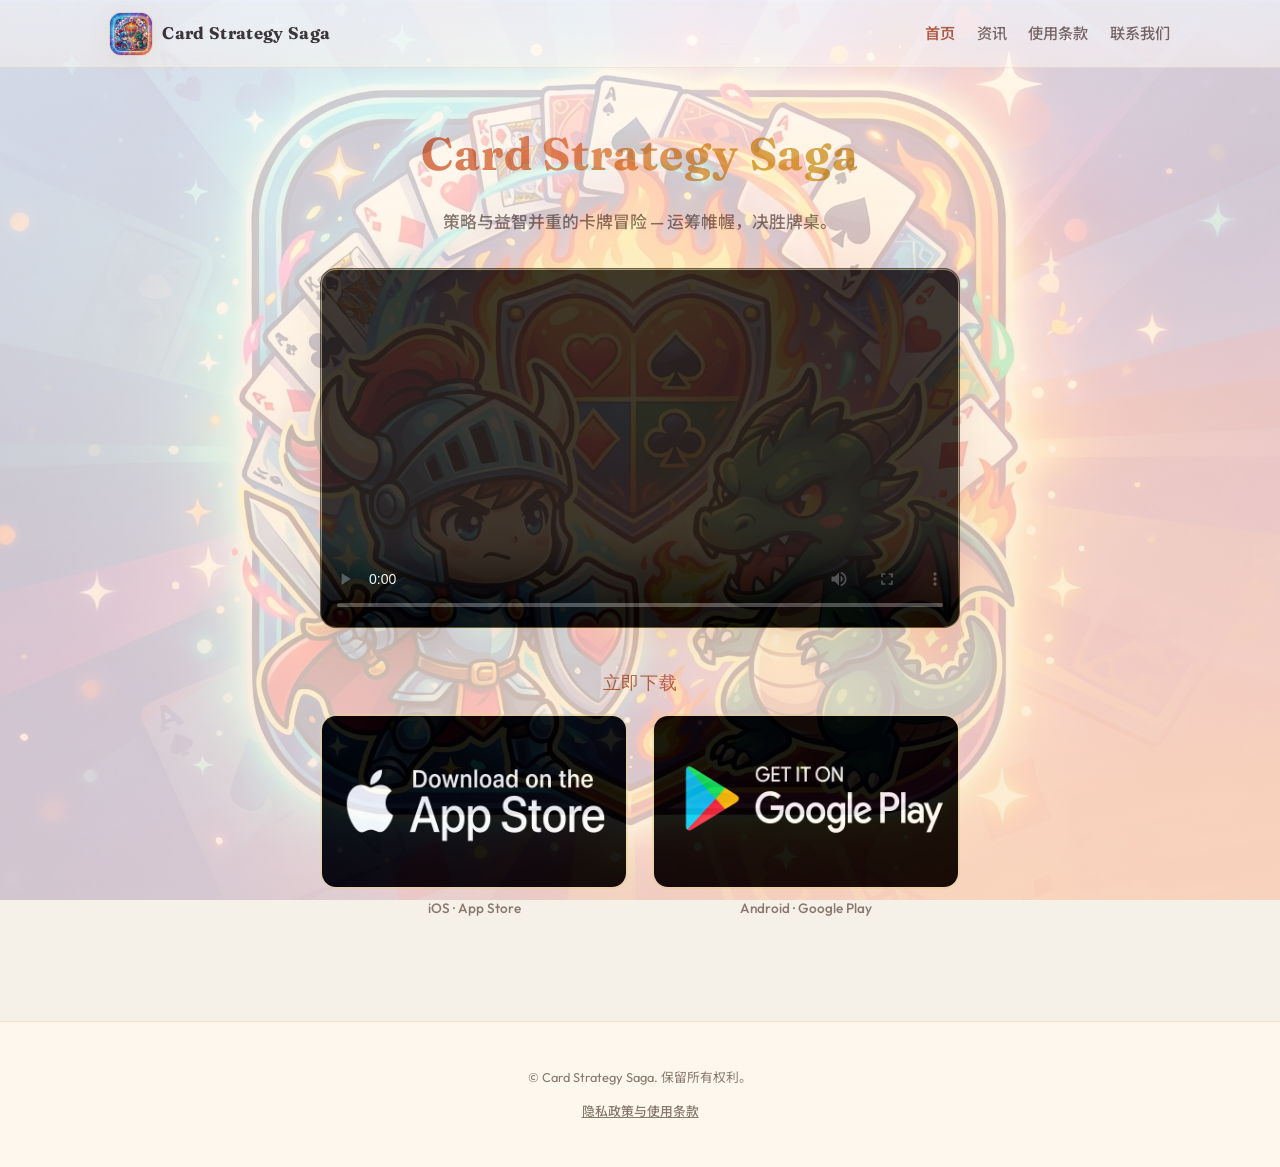
==== index.html @ 87278341 "Update index.html" ====
<!DOCTYPE html>
<html lang="zh-CN">
  <head>
    <meta charset="UTF-8" />
    <meta name="viewport" content="width=device-width, initial-scale=1" />
    <title>Card Strategy Saga — 首页</title>
    <link rel="preconnect" href="https://fonts.googleapis.com" />
    <link rel="preconnect" href="https://fonts.gstatic.com" crossorigin />
    <link
      href="https://fonts.googleapis.com/css2?family=Fraunces:opsz,wght@9..144,600;700&family=Outfit:wght@400;500;600;700&family=Noto+Sans+SC:wght@400;500;600&display=swap"
      rel="stylesheet"
    />
    <link rel="stylesheet" href="css/style.css" />
    <!-- 背景图文件名：images/bg-home.jpg（可改为 png/webp，需同步修改下方 url） -->
    <style>
      body.page-home {
        background-image: url("images/bg-home.jpg");
        opacity: 0.9;
      }
    </style>
  </head>
  <body class="page-shell page-home">
    <header class="site-header">
      <nav class="nav-inner" aria-label="主导航">
        <a class="brand" href="index.html">
          <img
            class="brand-logo"
            src="images/logo.png"
            alt="Card Strategy Saga"
            width="42"
            height="42"
          />
          <span>Card Strategy Saga</span>
        </a>
        <ul class="nav-links">
          <li><a href="index.html" aria-current="page">首页</a></li>
          <li><a href="news.html">资讯</a></li>
          <li><a href="terms.html">使用条款</a></li>
          <li><a href="contact.html">联系我们</a></li>
        </ul>
      </nav>
    </header>

    <main>
      <section class="hero">
        <h1>Card Strategy Saga</h1>
        <p class="hero-tagline">策略与益智并重的卡牌冒险 — 运筹帷幄，决胜牌桌。</p>

        <!--
          视频资源说明（请放入 web/images/ 或改为你的 CDN 绝对地址）：
          - 主视频文件名称：hero-main.mp4（可上传多个版本时自行命名为 hero-main-2.mp4 等，并改下方 src）
          - 可选封面图：video-poster.jpg（视频加载前显示）
        -->
        <div class="video-wrap" id="heroVideoWrap">
          <video
            id="heroVideo"
            controls
            playsinline
            poster="images/video-poster.jpg"
            preload="metadata"
          >
            <source src="images/hero-main.mp4" type="video/mp4" />
            您的浏览器不支持视频播放。
          </video>
          <div class="video-placeholder">
            请将宣传视频放到 <code>images/hero-main.mp4</code>，或修改上方
            <code>&lt;source&gt;</code> 的地址。
          </div>
        </div>

        <p class="section-label">立即下载</p>
        <div class="store-row">
          <!-- 图片文件名：download-ios.png — 点击跳转下载页 -->
          <div>
            <a class="store-link" href="download.html#ios" title="前往 iOS 下载">
              <img
                src="images/download-ios.png"
                alt="App Store 下载 Card Strategy Saga"
                width="320"
                height="120"
              />
            </a>
            <p class="store-caption">iOS · App Store</p>
          </div>
          <!-- 图片文件名：download-android.png — 点击跳转下载页 -->
          <div>
            <a class="store-link" href="download.html#android" title="前往 Android 下载">
              <img
                src="images/download-android.png"
                alt="Google Play 下载 Card Strategy Saga"
                width="320"
                height="120"
              />
            </a>
            <p class="store-caption">Android · Google Play</p>
          </div>
        </div>
      </section>
    </main>

    <footer class="site-footer">
      <p>© Card Strategy Saga. 保留所有权利。</p>
      <p><a href="terms.html">隐私政策与使用条款</a></p>
    </footer>

    <script>
      (function () {
        var v = document.getElementById("heroVideo");
        var wrap = document.getElementById("heroVideoWrap");
        if (!v || !wrap) return;
        v.addEventListener("error", function () {
          wrap.classList.add("no-src");
        });
        if (!v.querySelector("source").getAttribute("src")) wrap.classList.add("no-src");
      })();
    </script>
  </body>
</html>
---- css/style.css ----
/* Card Strategy Saga — 暖色现代卡牌风（字体在 HTML 中加载） */

:root {
  --bg-deep: #f5f0e8;
  --bg-card: rgba(255, 255, 255, 0.78);
  --bg-card-solid: #fffdf9;
  --accent-amber: #d4a03a;
  --accent-amber-bright: #e8b84a;
  --accent-coral: #e07c4c;
  --accent-rust: #b85c3c;
  --text-primary: #3d2e28;
  --text-muted: #7d6a5f;
  --border-subtle: rgba(212, 160, 58, 0.35);
  --shadow-soft: 0 4px 24px rgba(180, 100, 60, 0.1);
  --shadow-lift: 0 12px 40px rgba(120, 72, 48, 0.12);
  --font-display: "Fraunces", "Noto Serif SC", Georgia, serif;
  --font-body: "Outfit", "Noto Sans SC", system-ui, sans-serif;
  --radius: 16px;
  --nav-h: 68px;
}

*,
*::before,
*::after {
  box-sizing: border-box;
}

html {
  scroll-behavior: smooth;
}

body {
  margin: 0;
  min-height: 100vh;
  display: flex;
  flex-direction: column;
  font-family: var(--font-body);
  color: var(--text-primary);
  background-color: var(--bg-deep);
  line-height: 1.65;
}

/* 页面背景：由 body.page-xxx 的 background-image 覆盖 */
body.page-shell {
  background-size: cover;
  background-position: center;
  background-attachment: fixed;
  background-repeat: no-repeat;
}

body.page-shell::before {
  content: "";
  position: fixed;
  inset: 0;
  background: linear-gradient(
    168deg,
    rgba(255, 252, 247, 0.91) 0%,
    rgba(255, 238, 220, 0.86) 42%,
    rgba(250, 232, 216, 0.92) 100%
  );
  pointer-events: none;
  z-index: 0;
}

body.page-shell > * {
  position: relative;
  z-index: 1;
}

/* 导航 */
.site-header {
  position: sticky;
  top: 0;
  z-index: 100;
  height: var(--nav-h);
  background: linear-gradient(
    180deg,
    rgba(255, 253, 249, 0.97) 0%,
    rgba(255, 248, 240, 0.9) 100%
  );
  border-bottom: 1px solid rgba(212, 160, 58, 0.22);
  backdrop-filter: blur(14px);
  box-shadow: 0 1px 0 rgba(255, 255, 255, 0.8) inset;
}

.nav-inner {
  max-width: 1100px;
  margin: 0 auto;
  padding: 0 1.25rem;
  height: 100%;
  display: flex;
  align-items: center;
  justify-content: space-between;
  gap: 1rem;
}

.brand {
  display: flex;
  align-items: center;
  gap: 0.65rem;
  text-decoration: none;
  color: var(--text-primary);
  font-family: var(--font-display);
  font-weight: 700;
  font-size: 1.05rem;
  letter-spacing: 0.02em;
}

/* 导航 Logo：替换 web/images/logo.png（或同名 .webp / .svg，需改各页 img 的 src） */
.brand-logo {
  width: 42px;
  height: 42px;
  border-radius: 11px;
  object-fit: contain;
  display: block;
  flex-shrink: 0;
  box-shadow: var(--shadow-soft), 0 0 0 1px rgba(212, 160, 58, 0.2);
  background: rgba(255, 253, 249, 0.6);
}

.nav-links {
  display: flex;
  flex-wrap: wrap;
  gap: 0.35rem 1.35rem;
  list-style: none;
  margin: 0;
  padding: 0;
}

.nav-links a {
  color: var(--text-muted);
  text-decoration: none;
  font-size: 0.95rem;
  font-weight: 500;
  transition: color 0.2s, transform 0.2s;
}

.nav-links a:hover,
.nav-links a[aria-current="page"] {
  color: var(--accent-rust);
}

.nav-links a[aria-current="page"] {
  font-weight: 600;
}

/* 主内容区 */
main {
  max-width: 1100px;
  margin: 0 auto;
  padding: 2rem 1.25rem 3.5rem;
  flex: 1;
}

.page-title {
  font-family: var(--font-display);
  font-size: clamp(1.75rem, 4vw, 2.35rem);
  font-weight: 700;
  letter-spacing: 0.02em;
  margin: 0 0 0.5rem;
  color: var(--accent-rust);
}

.page-sub {
  color: var(--text-muted);
  margin: 0 0 2rem;
  font-size: 0.95rem;
}

.card-panel {
  background: var(--bg-card);
  border: 1px solid rgba(224, 124, 76, 0.2);
  border-radius: var(--radius);
  padding: 1.5rem 1.75rem;
  box-shadow: var(--shadow-soft);
  backdrop-filter: blur(8px);
}

/* 首页英雄区 */
.hero {
  text-align: center;
  padding: 1rem 0 2rem;
}

.hero h1 {
  font-family: var(--font-display);
  font-size: clamp(2rem, 5vw, 2.85rem);
  margin: 0 0 0.5rem;
  letter-spacing: 0.02em;
  background: linear-gradient(
    105deg,
    #c45c3c 0%,
    var(--accent-coral) 35%,
    var(--accent-amber) 75%,
    #c9782d 100%
  );
  -webkit-background-clip: text;
  background-clip: text;
  color: transparent;
}

.hero-tagline {
  color: var(--text-muted);
  font-size: 1.05rem;
  margin-bottom: 2rem;
  font-weight: 500;
}

.video-wrap {
  position: relative;
  border-radius: var(--radius);
  overflow: hidden;
  border: 1px solid rgba(212, 160, 58, 0.35);
  background: #2a221c;
  aspect-ratio: 16 / 9;
  max-height: 70vh;
  margin: 0 auto 2.5rem;
  box-shadow: var(--shadow-lift), 0 0 0 1px rgba(255, 255, 255, 0.5) inset;
}

.video-wrap video {
  width: 100%;
  height: 100%;
  object-fit: contain;
  vertical-align: middle;
  display: block;
}

.video-placeholder {
  display: none;
  align-items: center;
  justify-content: center;
  min-height: 200px;
  color: rgba(255, 248, 240, 0.75);
  font-size: 0.9rem;
}

.video-wrap.no-src .video-placeholder {
  display: flex;
}

.video-wrap.no-src video {
  display: none;
}

.section-label {
  font-family: var(--font-display);
  font-size: 1.15rem;
  color: var(--accent-rust);
  margin: 0 0 1rem;
  letter-spacing: 0.04em;
}

.store-row {
  display: grid;
  grid-template-columns: repeat(auto-fit, minmax(240px, 1fr));
  gap: 1.5rem;
  max-width: 640px;
  margin: 0 auto;
}

.store-link {
  display: block;
  border-radius: var(--radius);
  overflow: hidden;
  border: 2px solid rgba(212, 160, 58, 0.35);
  transition: transform 0.22s ease, box-shadow 0.22s ease, border-color 0.22s ease;
  text-decoration: none;
  line-height: 0;
  background: var(--bg-card-solid);
}

.store-link:hover {
  transform: translateY(-5px);
  border-color: var(--accent-amber);
  box-shadow: var(--shadow-lift);
}

.store-link img {
  width: 100%;
  height: auto;
  display: block;
  object-fit: cover;
}

.store-caption {
  text-align: center;
  margin-top: 0.5rem;
  font-size: 0.85rem;
  color: var(--text-muted);
  font-weight: 500;
}

/* 资讯卡片 */
.news-grid {
  display: grid;
  gap: 1.75rem;
}

.news-item {
  display: grid;
  grid-template-columns: minmax(0, 280px) 1fr;
  gap: 1.5rem;
  align-items: start;
  background: var(--bg-card);
  border: 1px solid rgba(224, 124, 76, 0.22);
  border-radius: var(--radius);
  padding: 1.35rem;
  overflow: hidden;
  box-shadow: var(--shadow-soft);
  backdrop-filter: blur(8px);
}

@media (max-width: 720px) {
  .news-item {
    grid-template-columns: 1fr;
  }
}

.news-item img {
  width: 100%;
  height: auto;
  border-radius: 12px;
  object-fit: cover;
  aspect-ratio: 16 / 10;
  box-shadow: 0 4px 16px rgba(120, 72, 48, 0.12);
}

.news-item h2 {
  font-family: var(--font-display);
  font-size: 1.28rem;
  margin: 0 0 0.5rem;
  color: var(--accent-rust);
}

.news-meta {
  font-size: 0.8rem;
  color: var(--text-muted);
  margin-bottom: 0.75rem;
  font-weight: 500;
}

.news-item p {
  margin: 0;
  color: var(--text-primary);
  font-size: 0.95rem;
}

/* 联系页 */
.contact-grid {
  display: grid;
  gap: 1rem;
  margin-bottom: 2.5rem;
}

.contact-row {
  display: flex;
  flex-wrap: wrap;
  align-items: center;
  gap: 0.75rem 1.25rem;
  padding: 0.9rem 1.1rem;
  background: rgba(255, 252, 247, 0.65);
  border-radius: 12px;
  border: 1px solid rgba(212, 160, 58, 0.25);
}

.contact-row strong {
  min-width: 7rem;
  color: var(--accent-rust);
  font-size: 0.9rem;
}

.contact-row a {
  color: #b85c3c;
  word-break: break-all;
  font-weight: 500;
}

.contact-row a:hover {
  color: var(--accent-coral);
}

/* FAQ */
.faq-list {
  display: flex;
  flex-direction: column;
  gap: 0.65rem;
}

.faq-item {
  border: 1px solid rgba(212, 160, 58, 0.28);
  border-radius: 12px;
  background: rgba(255, 252, 247, 0.55);
  overflow: hidden;
}

.faq-q {
  width: 100%;
  text-align: left;
  padding: 1rem 1.1rem;
  font-family: var(--font-body);
  font-size: 1rem;
  font-weight: 500;
  color: var(--text-primary);
  background: transparent;
  border: none;
  cursor: pointer;
  display: flex;
  justify-content: space-between;
  align-items: center;
  gap: 0.75rem;
  transition: background 0.2s;
}

.faq-q:hover {
  background: rgba(255, 230, 200, 0.45);
}

.faq-q::after {
  content: "+";
  color: var(--accent-rust);
  font-size: 1.25rem;
  font-weight: 400;
  flex-shrink: 0;
}

.faq-item.is-open .faq-q::after {
  content: "−";
}

.faq-a {
  display: none;
  padding: 0 1.1rem 1rem;
  color: var(--text-muted);
  font-size: 0.92rem;
  border-top: 1px solid rgba(212, 160, 58, 0.2);
}

.faq-item.is-open .faq-a {
  display: block;
}

/* 条款正文 */
.legal-content {
  font-size: 0.95rem;
  color: var(--text-muted);
}

.legal-content h2 {
  font-family: var(--font-display);
  font-size: 1.2rem;
  color: var(--accent-rust);
  margin: 1.75rem 0 0.65rem;
}

.legal-content h2:first-child {
  margin-top: 0;
}

.legal-content p {
  margin: 0 0 0.85rem;
}

.legal-content ul {
  margin: 0 0 0.85rem;
  padding-left: 1.25rem;
}

/* 下载页 */
.download-hero {
  text-align: center;
  margin-bottom: 2rem;
}

.download-buttons {
  display: flex;
  flex-wrap: wrap;
  gap: 1rem;
  justify-content: center;
}

.btn-store {
  display: inline-flex;
  align-items: center;
  justify-content: center;
  padding: 0.88rem 1.85rem;
  border-radius: 999px;
  text-decoration: none;
  font-weight: 600;
  font-size: 0.95rem;
  border: 2px solid transparent;
  color: #fffdf9;
  background: linear-gradient(
    165deg,
    var(--accent-coral) 0%,
    var(--accent-rust) 50%,
    #9a4a32 100%
  );
  box-shadow: 0 6px 20px rgba(184, 92, 60, 0.35);
  transition: transform 0.2s ease, box-shadow 0.2s ease;
}

.btn-store:hover {
  transform: translateY(-2px) scale(1.02);
  box-shadow: 0 10px 28px rgba(184, 92, 60, 0.42);
}

.btn-store.secondary {
  background: transparent;
  color: var(--accent-rust);
  border-color: rgba(212, 160, 58, 0.55);
  box-shadow: none;
}

.btn-store.secondary:hover {
  background: rgba(255, 230, 200, 0.55);
  box-shadow: var(--shadow-soft);
}

/* 页脚 */
.site-footer {
  margin-top: auto;
  padding: 2rem 1.25rem;
  text-align: center;
  font-size: 0.8rem;
  color: var(--text-muted);
  border-top: 1px solid rgba(212, 160, 58, 0.22);
  background: rgba(255, 248, 238, 0.85);
  backdrop-filter: blur(8px);
}

.site-footer a {
  color: var(--text-muted);
  font-weight: 500;
}

.site-footer a:hover {
  color: var(--accent-rust);
}
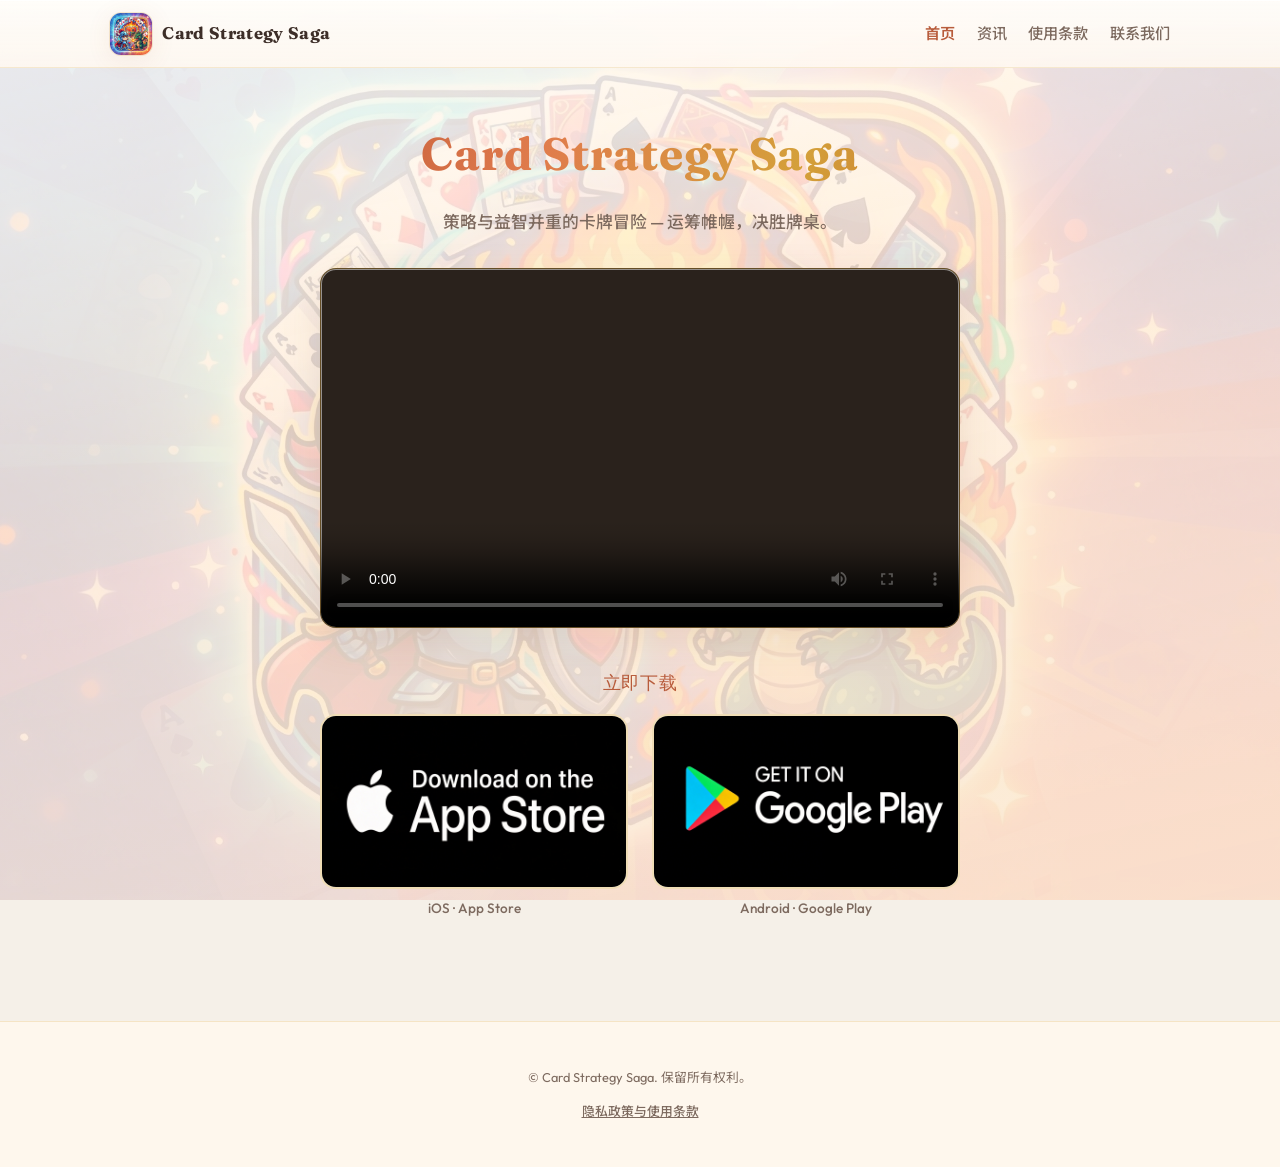
==== commit bdcf861e: "Update index.html" ====
--- a/index.html
+++ b/index.html
@@ -15,7 +15,7 @@
     <style>
       body.page-home {
         background-image: url("images/bg-home.jpg");
-        opacity: 0.9;
+        <!-- 透明度 opacity: 0.9; -->
       }
     </style>
   </head>
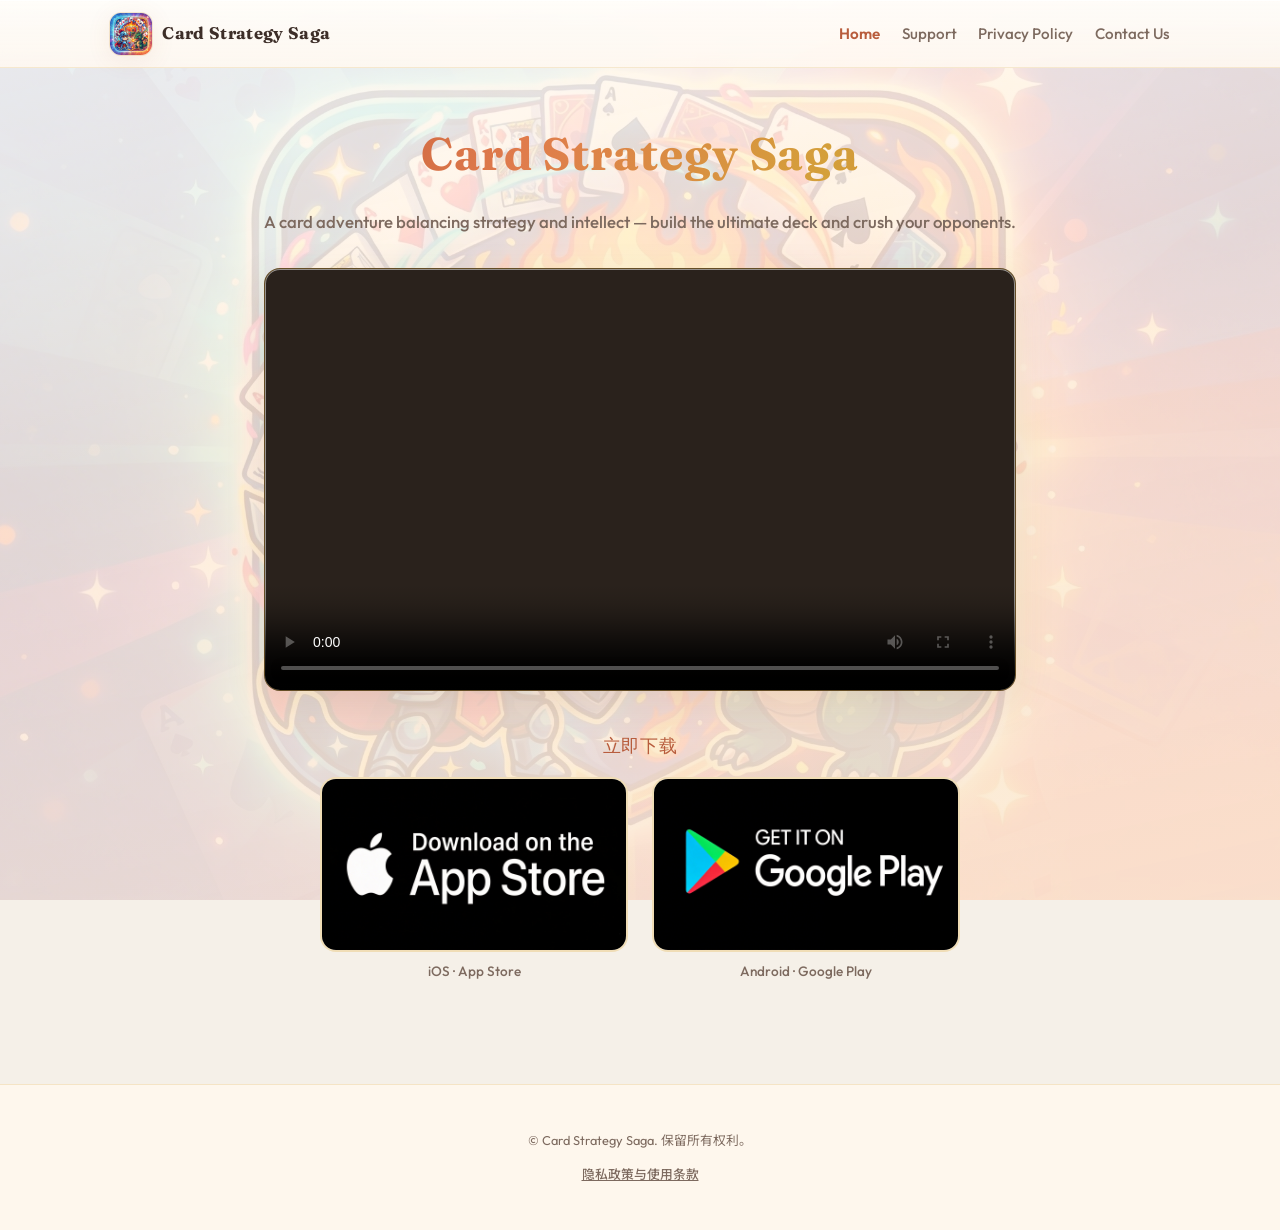
==== commit 720424bc: "Update index.html" ====
--- a/index.html
+++ b/index.html
@@ -33,10 +33,10 @@
           <span>Card Strategy Saga</span>
         </a>
         <ul class="nav-links">
-          <li><a href="index.html" aria-current="page">首页</a></li>
-          <li><a href="news.html">资讯</a></li>
-          <li><a href="terms.html">使用条款</a></li>
-          <li><a href="contact.html">联系我们</a></li>
+          <li><a href="index.html" aria-current="page">Home</a></li>
+          <li><a href="news.html">Support</a></li>
+          <li><a href="terms.html">Privacy Policy</a></li>
+          <li><a href="contact.html">Contact Us</a></li>
         </ul>
       </nav>
     </header>
@@ -44,7 +44,7 @@
     <main>
       <section class="hero">
         <h1>Card Strategy Saga</h1>
-        <p class="hero-tagline">策略与益智并重的卡牌冒险 — 运筹帷幄，决胜牌桌。</p>
+        <p class="hero-tagline">A card adventure balancing strategy and intellect — build the ultimate deck and crush your opponents.‌</p>
 
         <!--
           视频资源说明（请放入 web/images/ 或改为你的 CDN 绝对地址）：
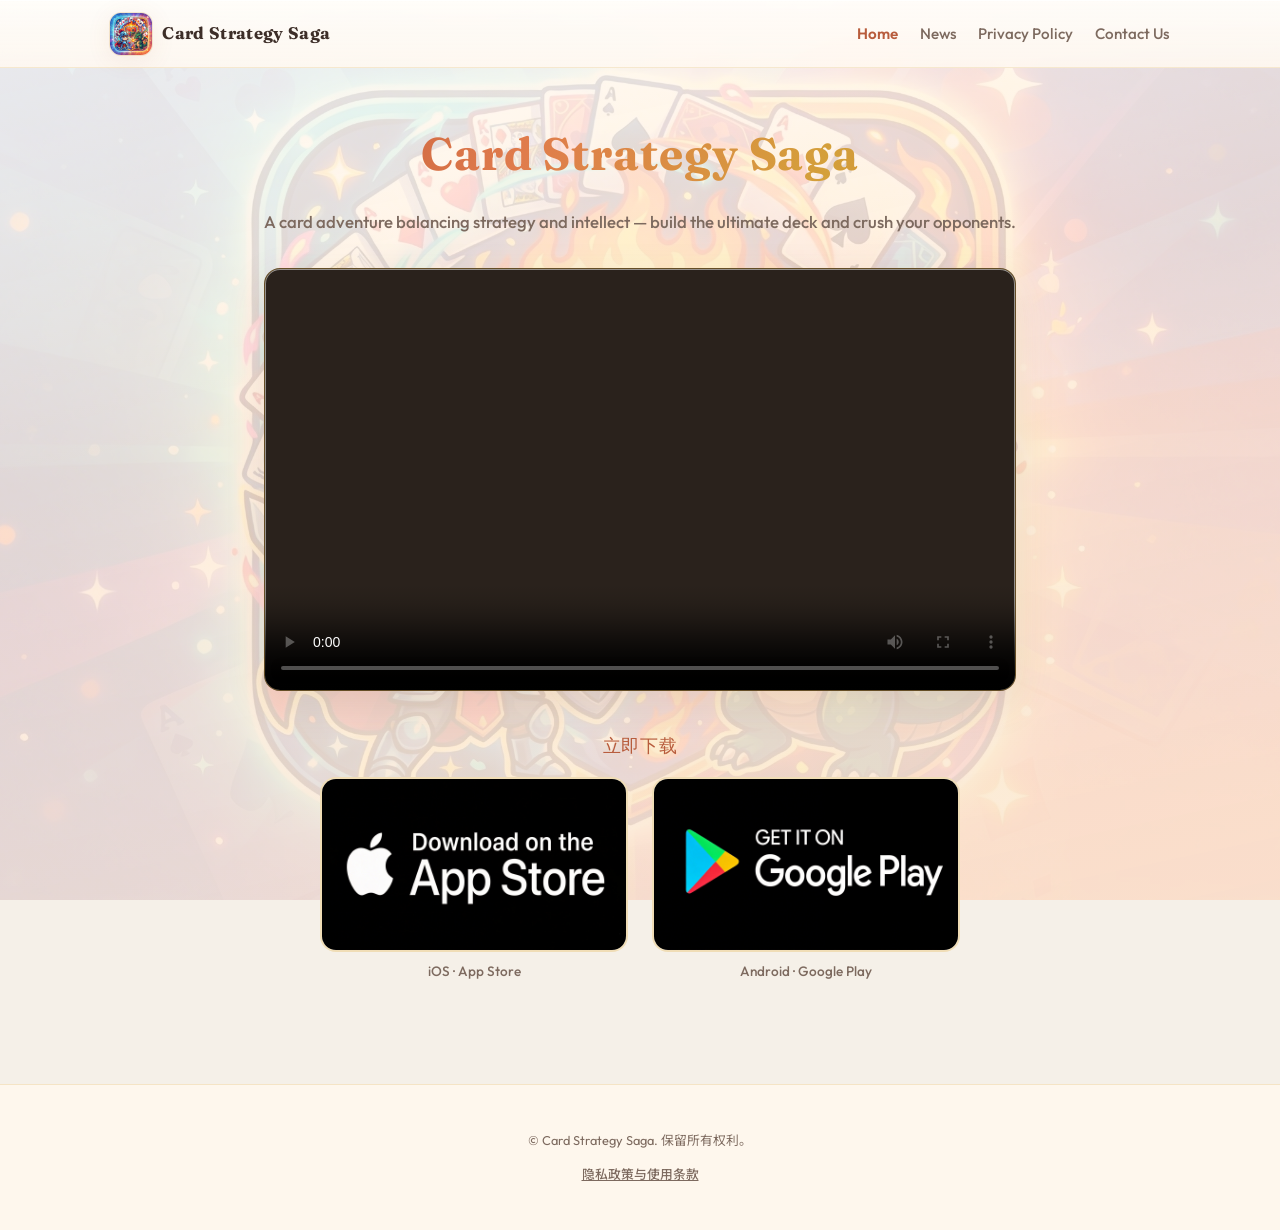
==== commit 2754aa60: "Change 'Support' link to 'News' in navigation" ====
--- a/index.html
+++ b/index.html
@@ -34,7 +34,7 @@
         </a>
         <ul class="nav-links">
           <li><a href="index.html" aria-current="page">Home</a></li>
-          <li><a href="news.html">Support</a></li>
+          <li><a href="news.html">News</a></li>
           <li><a href="terms.html">Privacy Policy</a></li>
           <li><a href="contact.html">Contact Us</a></li>
         </ul>
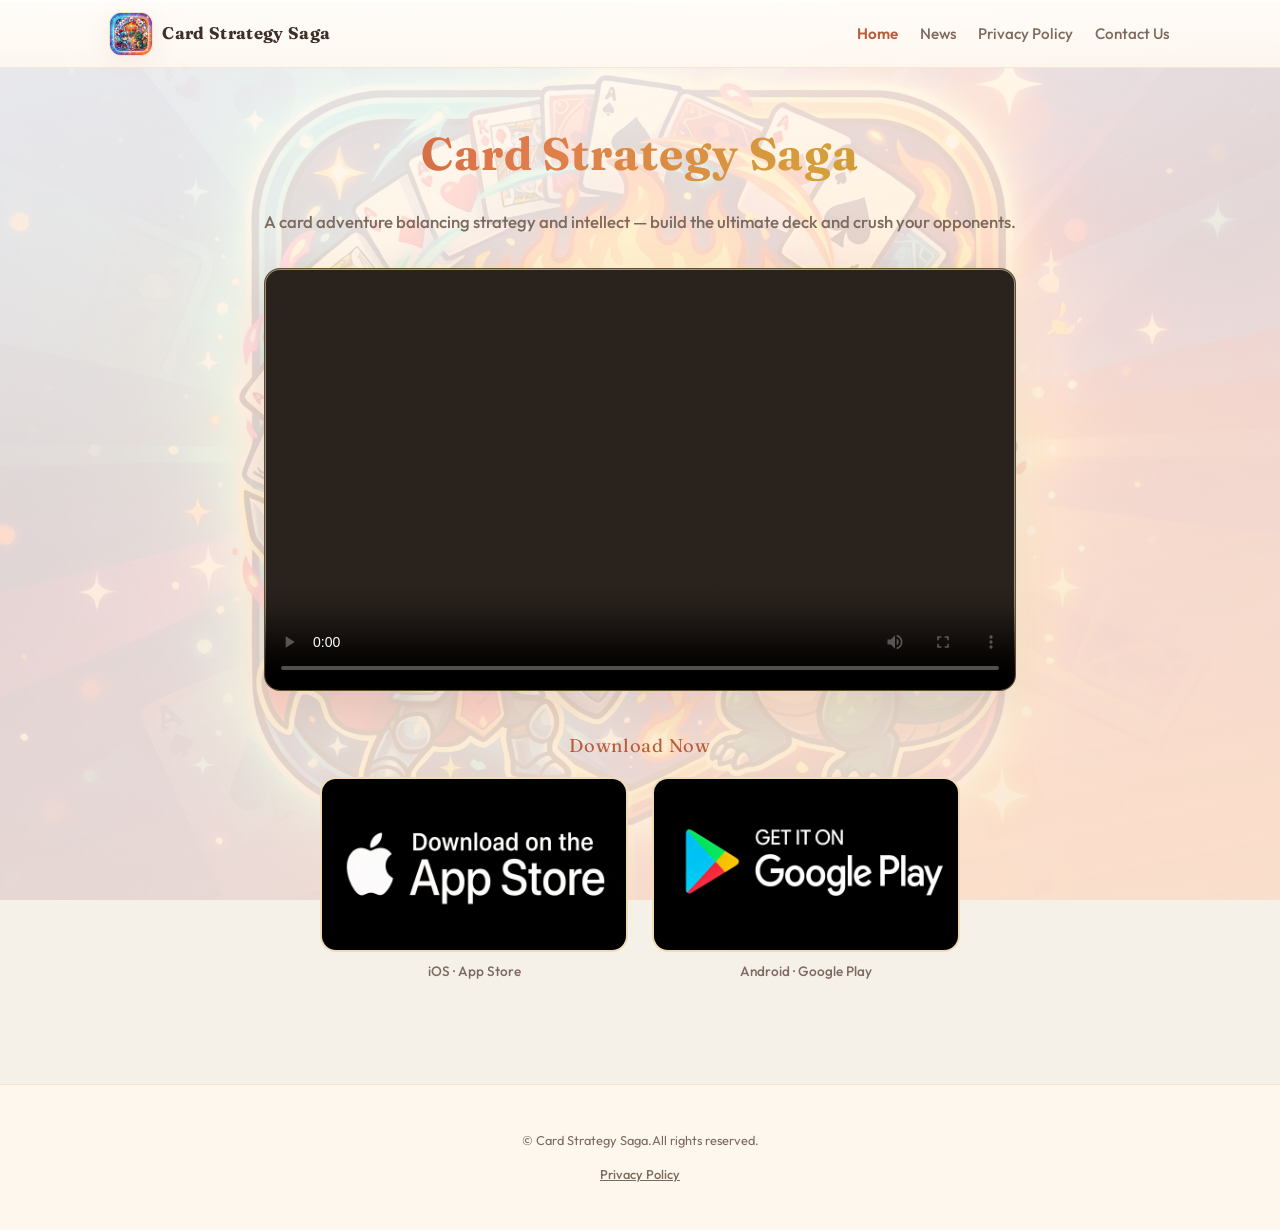
==== commit ca23fc5f: "Update index.html" ====
--- a/index.html
+++ b/index.html
@@ -68,7 +68,7 @@
           </div>
         </div>
 
-        <p class="section-label">立即下载</p>
+        <p class="section-label">Download Now</p>
         <div class="store-row">
           <!-- 图片文件名：download-ios.png — 点击跳转下载页 -->
           <div>
@@ -99,8 +99,8 @@
     </main>
 
     <footer class="site-footer">
-      <p>© Card Strategy Saga. 保留所有权利。</p>
-      <p><a href="terms.html">隐私政策与使用条款</a></p>
+      <p>© Card Strategy Saga.All rights reserved.</p>
+      <p><a href="terms.html">Privacy Policy</a></p>
     </footer>
 
     <script>
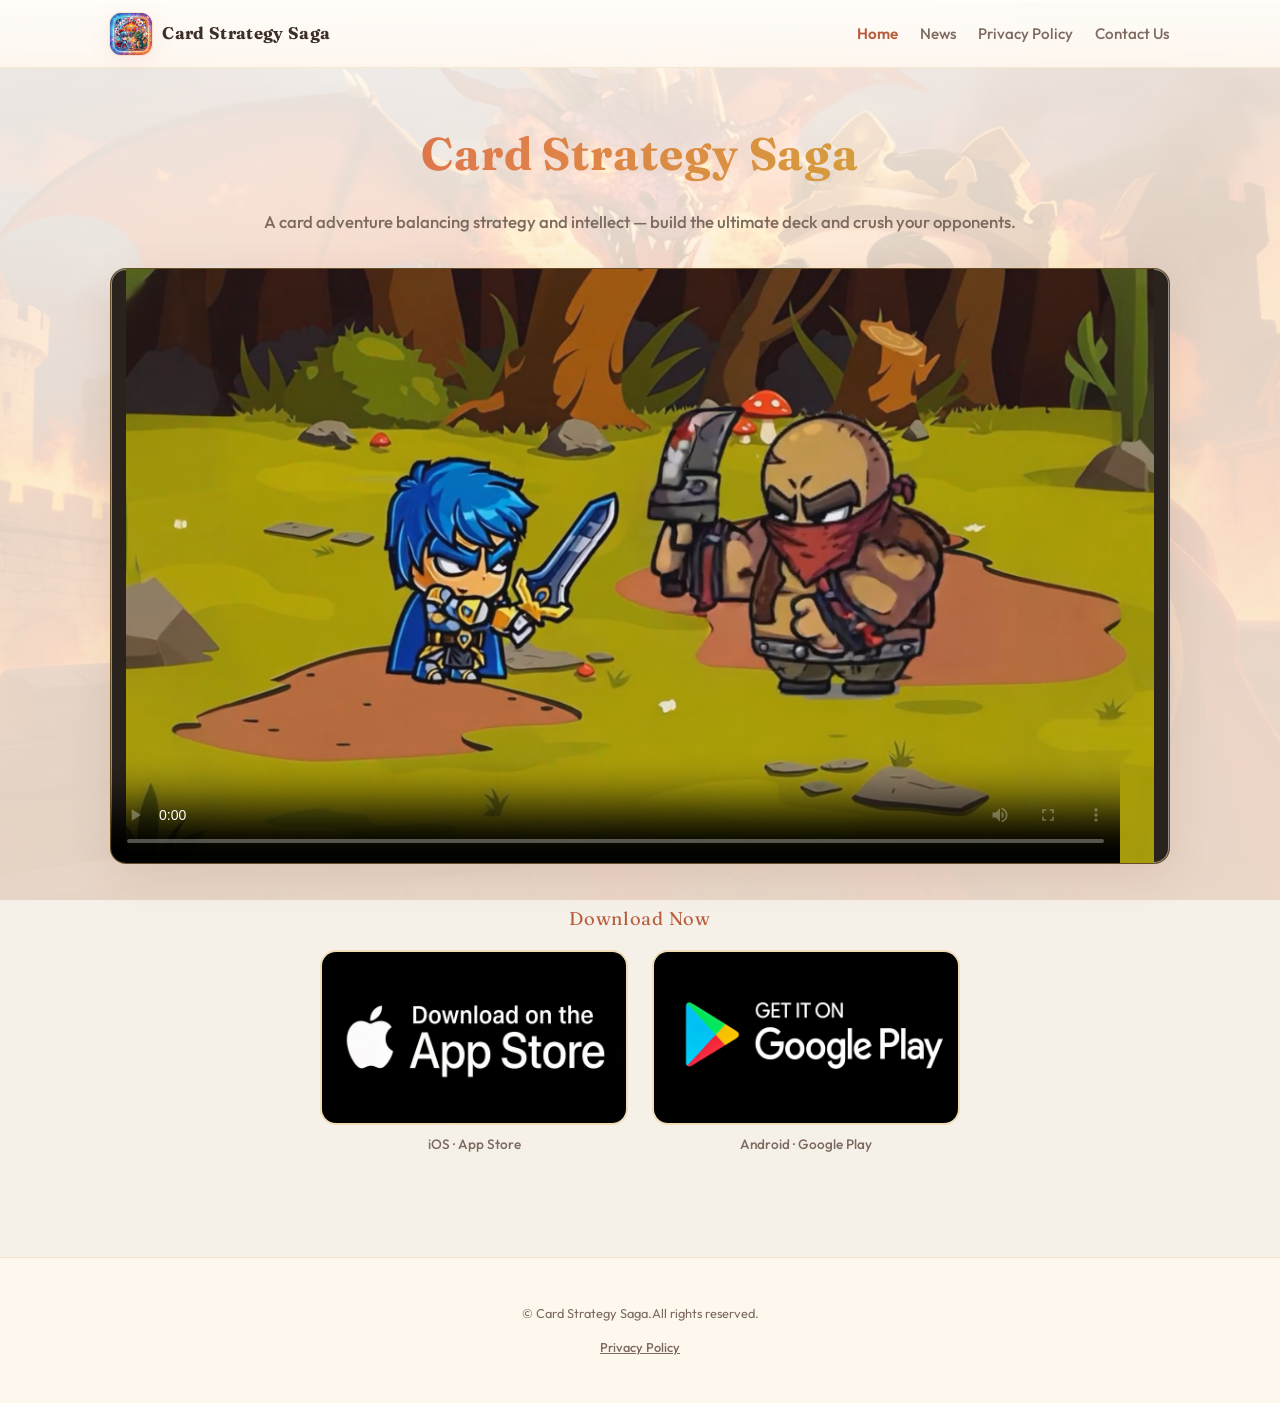
==== commit 72e5734f: "Update index.html" ====
--- a/index.html
+++ b/index.html
@@ -3,7 +3,7 @@
   <head>
     <meta charset="UTF-8" />
     <meta name="viewport" content="width=device-width, initial-scale=1" />
-    <title>Card Strategy Saga — 首页</title>
+    <title>Card Strategy Saga</title>
     <link rel="preconnect" href="https://fonts.googleapis.com" />
     <link rel="preconnect" href="https://fonts.gstatic.com" crossorigin />
     <link
@@ -72,7 +72,7 @@
         <div class="store-row">
           <!-- 图片文件名：download-ios.png — 点击跳转下载页 -->
           <div>
-            <a class="store-link" href="download.html#ios" title="前往 iOS 下载">
+            <a class="store-link" href="https://www.apple.com/app-store/" title="前往 iOS 下载">
               <img
                 src="images/download-ios.png"
                 alt="App Store 下载 Card Strategy Saga"
@@ -84,7 +84,7 @@
           </div>
           <!-- 图片文件名：download-android.png — 点击跳转下载页 -->
           <div>
-            <a class="store-link" href="download.html#android" title="前往 Android 下载">
+            <a class="store-link" href="https://play.google.com/store/" title="前往 Android 下载">
               <img
                 src="images/download-android.png"
                 alt="Google Play 下载 Card Strategy Saga"
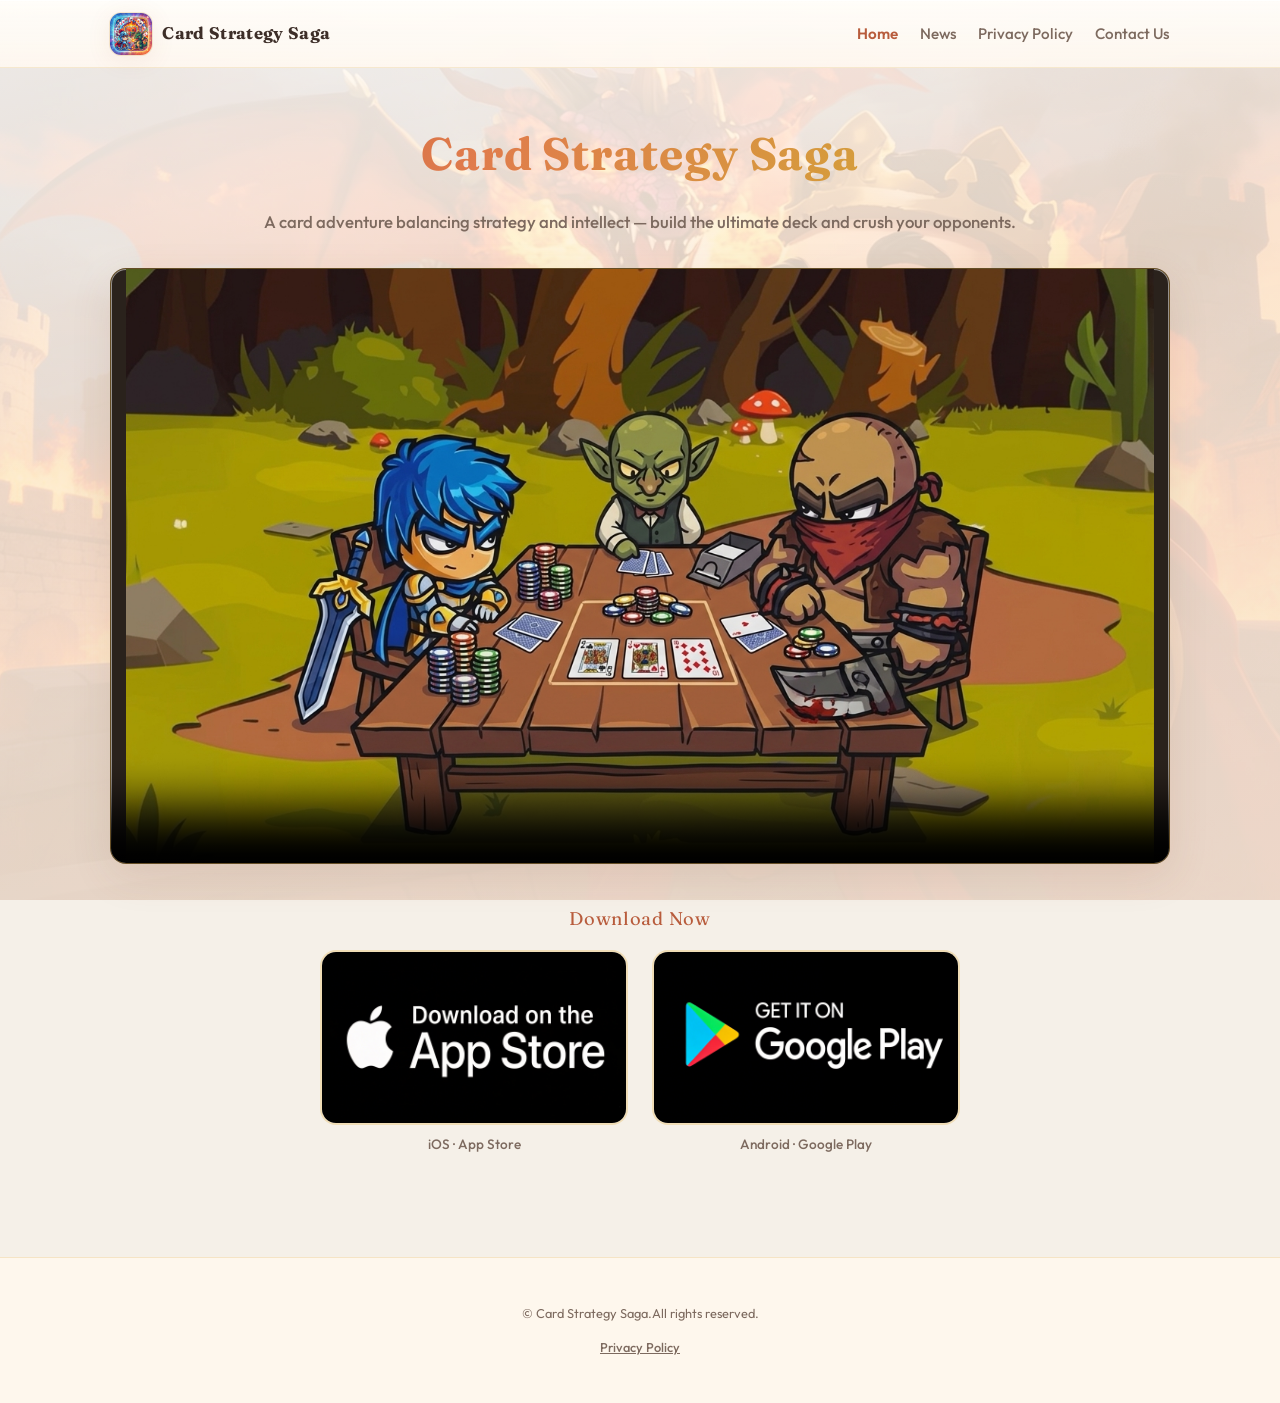
==== commit f7fd674c: "Update index.html" ====
--- a/index.html
+++ b/index.html
@@ -60,7 +60,7 @@
             preload="metadata"
           >
             <source src="images/hero-main.mp4" type="video/mp4" />
-            您的浏览器不支持视频播放。
+            Your browser does not support video playback.
           </video>
           <div class="video-placeholder">
             请将宣传视频放到 <code>images/hero-main.mp4</code>，或修改上方
--- a/css/style.css
+++ b/css/style.css
@@ -1,4 +1,7 @@
-/* Card Strategy Saga — 暖色现代卡牌风（字体在 HTML 中加载） */
+/* Card Strategy Saga — 暖色现代卡牌风（字体在 HTML 中加载）
+   全面响应式：适配 PC / 平板 / 手机
+   修复：移动端视频区域溢出问题，增加全局横向滚动隐藏
+*/
 
 :root {
   --bg-deep: #f5f0e8;
@@ -38,6 +41,20 @@
   color: var(--text-primary);
   background-color: var(--bg-deep);
   line-height: 1.65;
+  /* 移动端优化：消除点击高亮（保留原生但提升手感） */
+  -webkit-tap-highlight-color: transparent;
+  /* 关键修复：防止任何元素导致横向滚动条 */
+  overflow-x: hidden;
+}
+
+/* 确保所有媒体元素自适应，不溢出父容器 */
+img,
+video,
+iframe,
+embed,
+object {
+  max-width: 100%;
+  height: auto;
 }
 
 /* 页面背景：由 body.page-xxx 的 background-image 覆盖 */
@@ -81,6 +98,7 @@
   border-bottom: 1px solid rgba(212, 160, 58, 0.22);
   backdrop-filter: blur(14px);
   box-shadow: 0 1px 0 rgba(255, 255, 255, 0.8) inset;
+  transition: height 0.2s ease;
 }
 
 .nav-inner {
@@ -133,6 +151,9 @@
   font-size: 0.95rem;
   font-weight: 500;
   transition: color 0.2s, transform 0.2s;
+  display: inline-block;
+  padding: 0.4rem 0;
+  /* 增加点击区域，不影响布局 */
 }
 
 .nav-links a:hover,
@@ -216,6 +237,9 @@
   max-height: 70vh;
   margin: 0 auto 2.5rem;
   box-shadow: var(--shadow-lift), 0 0 0 1px rgba(255, 255, 255, 0.5) inset;
+  /* 确保宽度不超过父容器 */
+  width: 100%;
+  max-width: 100%;
 }
 
 .video-wrap video {
@@ -224,6 +248,9 @@
   object-fit: contain;
   vertical-align: middle;
   display: block;
+  /* 防止视频本身溢出 */
+  max-width: 100%;
+  max-height: 100%;
 }
 
 .video-placeholder {
@@ -498,6 +525,8 @@
   );
   box-shadow: 0 6px 20px rgba(184, 92, 60, 0.35);
   transition: transform 0.2s ease, box-shadow 0.2s ease;
+  /* 确保触摸区域足够 */
+  min-height: 44px;
 }
 
 .btn-store:hover {
@@ -537,3 +566,270 @@
 .site-footer a:hover {
   color: var(--accent-rust);
 }
+
+/* ========== 移动端全面适配 ========== */
+@media screen and (max-width: 768px) {
+  /* 全局微调 */
+  main {
+    padding: 1.5rem 1rem 2.5rem;
+  }
+
+  .card-panel {
+    padding: 1.25rem;
+  }
+
+  /* 导航栏转为垂直布局，提升触控体验 */
+  .site-header {
+    height: auto;
+    min-height: var(--nav-h);
+  }
+
+  .nav-inner {
+    flex-direction: column;
+    padding: 0.75rem 1rem;
+    gap: 0.75rem;
+  }
+
+  .brand {
+    align-self: flex-start;
+  }
+
+  .nav-links {
+    width: 100%;
+    flex-direction: column;
+    align-items: center;
+    gap: 0.5rem;
+    padding: 0.25rem 0 0.5rem;
+  }
+
+  .nav-links li {
+    width: 100%;
+    text-align: center;
+  }
+
+  .nav-links a {
+    display: block;
+    padding: 0.75rem 0.5rem;
+    font-size: 1rem;
+    font-weight: 500;
+    /* 增大触摸区域 */
+    border-radius: 28px;
+    transition: background 0.2s;
+  }
+
+  .nav-links a:hover,
+  .nav-links a:active {
+    background: rgba(212, 160, 58, 0.12);
+  }
+
+  /* 首页英雄区 */
+  .hero {
+    padding: 0.5rem 0 1.5rem;
+  }
+
+  .hero-tagline {
+    font-size: 0.95rem;
+    margin-bottom: 1.5rem;
+  }
+
+  /* 视频容器在手机上的专项优化 */
+  .video-wrap {
+    margin-bottom: 1.75rem;
+    /* 确保宽高完全由父容器控制，无溢出 */
+    width: 100%;
+    margin-left: auto;
+    margin-right: auto;
+    border-radius: 12px; /* 手机上圆角略小更自然 */
+  }
+
+  .video-wrap video {
+    /* 保证视频内容完全可见，不溢出 */
+    object-fit: contain;
+  }
+
+  .section-label {
+    font-size: 1rem;
+    text-align: center;
+  }
+
+  /* 商店按钮行 */
+  .store-row {
+    gap: 1rem;
+  }
+
+  .store-link {
+    border-radius: 12px;
+  }
+
+  .store-caption {
+    font-size: 0.8rem;
+  }
+
+  /* 资讯卡片 */
+  .news-item {
+    padding: 1rem;
+    gap: 1rem;
+  }
+
+  .news-item h2 {
+    font-size: 1.2rem;
+  }
+
+  .news-meta {
+    font-size: 0.75rem;
+  }
+
+  .news-item p {
+    font-size: 0.9rem;
+  }
+
+  /* 联系页 */
+  .contact-row {
+    flex-direction: column;
+    align-items: flex-start;
+    padding: 0.9rem;
+    gap: 0.5rem;
+  }
+
+  .contact-row strong {
+    min-width: auto;
+    font-size: 0.85rem;
+  }
+
+  /* FAQ 提高可读性 */
+  .faq-q {
+    padding: 0.9rem 1rem;
+    font-size: 0.95rem;
+  }
+
+  .faq-a {
+    padding: 0 1rem 1rem;
+    font-size: 0.88rem;
+  }
+
+  /* 下载页按钮组 */
+  .download-buttons {
+    gap: 0.85rem;
+  }
+
+  .btn-store {
+    padding: 0.7rem 1.5rem;
+    font-size: 0.9rem;
+    min-height: 44px;
+  }
+
+  /* 条款页 */
+  .legal-content h2 {
+    font-size: 1.1rem;
+  }
+
+  /* 页脚 */
+  .site-footer {
+    padding: 1.5rem 1rem;
+    font-size: 0.75rem;
+  }
+}
+
+/* 超小屏设备 (≤480px) 进一步紧凑优化 */
+@media screen and (max-width: 480px) {
+  :root {
+    --radius: 14px;
+  }
+
+  main {
+    padding: 1.25rem 0.9rem 2rem;
+  }
+
+  .page-title {
+    font-size: clamp(1.5rem, 5vw, 1.9rem);
+  }
+
+  .page-sub {
+    font-size: 0.85rem;
+    margin-bottom: 1.5rem;
+  }
+
+  .hero h1 {
+    font-size: clamp(1.6rem, 6vw, 2.2rem);
+  }
+
+  .hero-tagline {
+    font-size: 0.9rem;
+  }
+
+  .video-wrap {
+    border-radius: 10px;
+    margin-bottom: 1.25rem;
+  }
+
+  .card-panel {
+    padding: 1rem;
+  }
+
+  .news-item {
+    padding: 0.9rem;
+  }
+
+  .news-item h2 {
+    font-size: 1.1rem;
+  }
+
+  .contact-row {
+    padding: 0.75rem;
+  }
+
+  .faq-q {
+    padding: 0.8rem;
+    font-size: 0.9rem;
+  }
+
+  .btn-store {
+    padding: 0.6rem 1.25rem;
+    font-size: 0.85rem;
+  }
+
+  .site-footer {
+    padding: 1.25rem 0.9rem;
+  }
+}
+
+/* 横屏模式小调整（手机横屏时导航依然保持垂直，内容区域更宽裕） */
+@media screen and (max-width: 896px) and (orientation: landscape) {
+  .site-header {
+    position: sticky;
+  }
+
+  .nav-links {
+    flex-direction: row;
+    flex-wrap: wrap;
+    justify-content: center;
+    gap: 0.75rem;
+  }
+
+  .nav-links li {
+    width: auto;
+  }
+
+  .nav-links a {
+    padding: 0.5rem 0.9rem;
+    font-size: 0.85rem;
+  }
+
+  .nav-inner {
+    flex-direction: row;
+    flex-wrap: wrap;
+    justify-content: space-between;
+  }
+
+  .brand {
+    align-self: center;
+  }
+
+  .hero {
+    padding: 0.25rem 0 1rem;
+  }
+
+  .video-wrap {
+    max-height: 60vh; /* 横屏时适当降低高度，避免过高 */
+  }
+}
